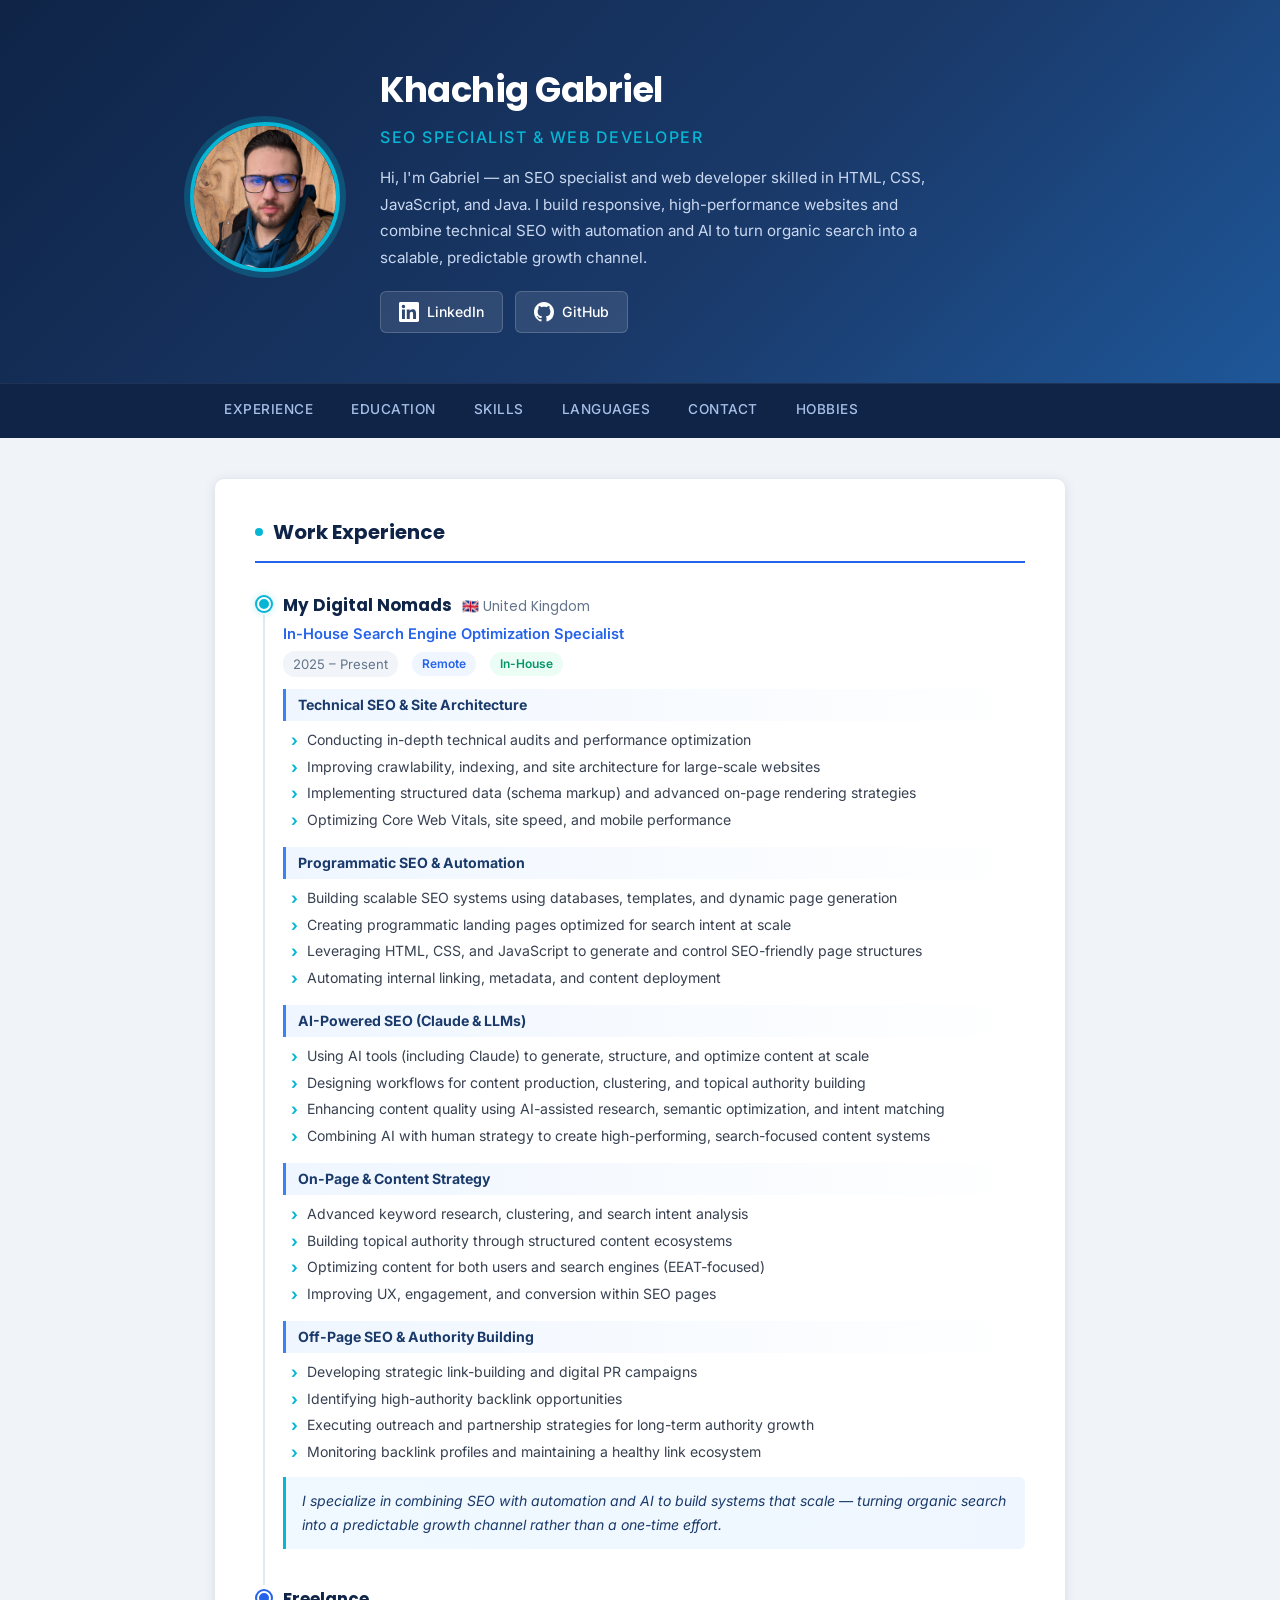
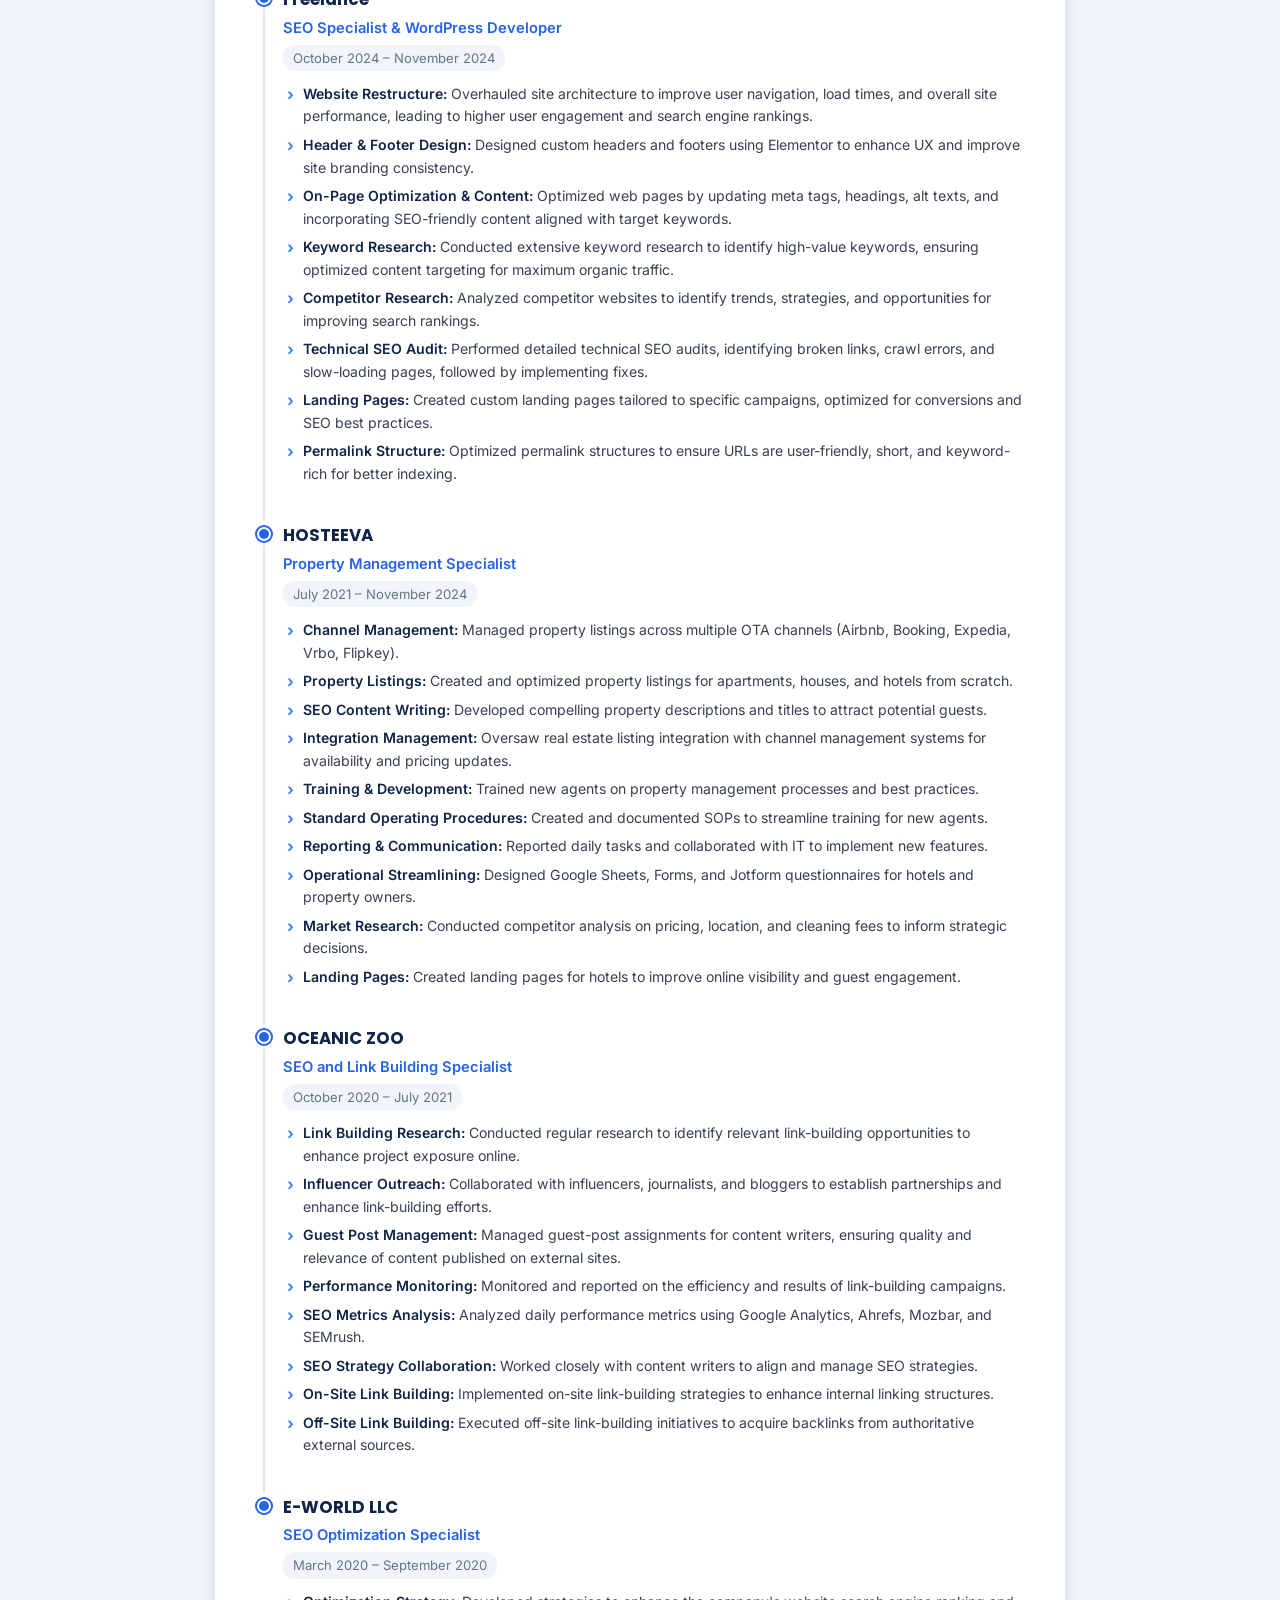
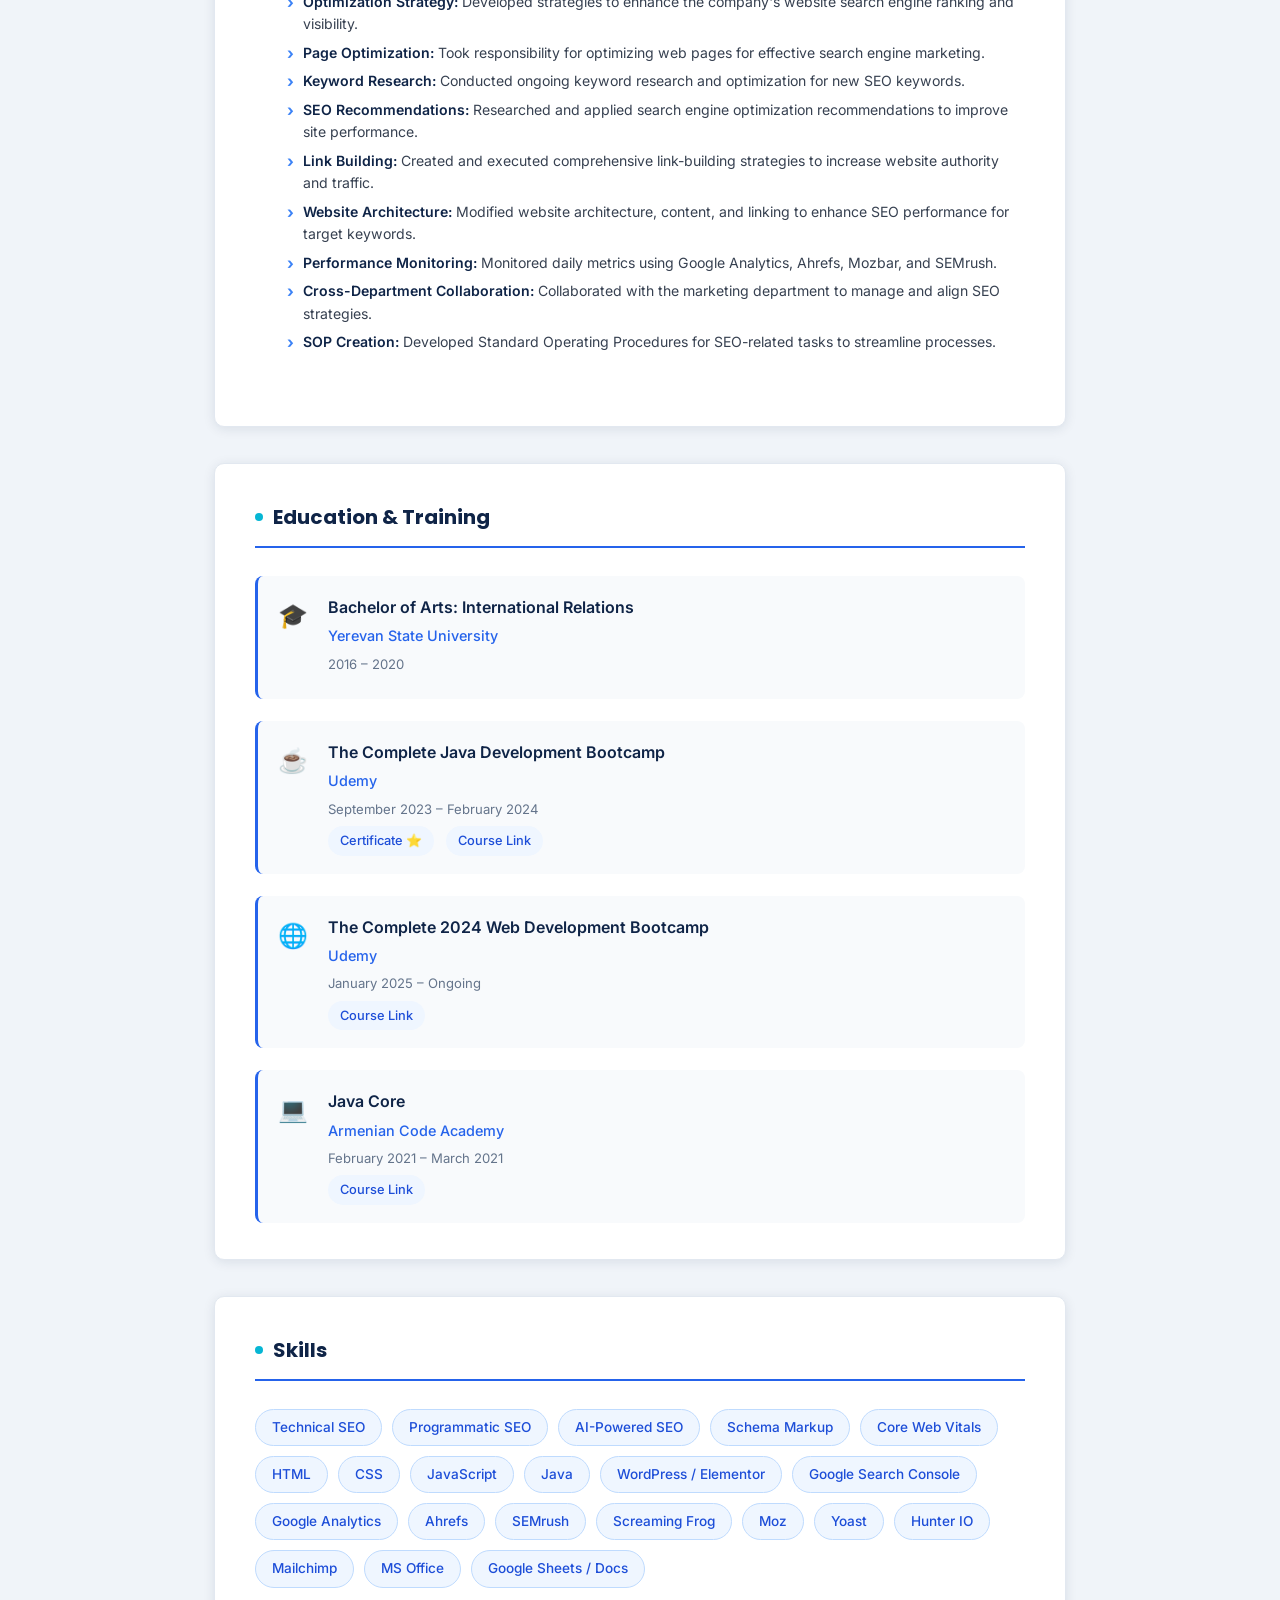
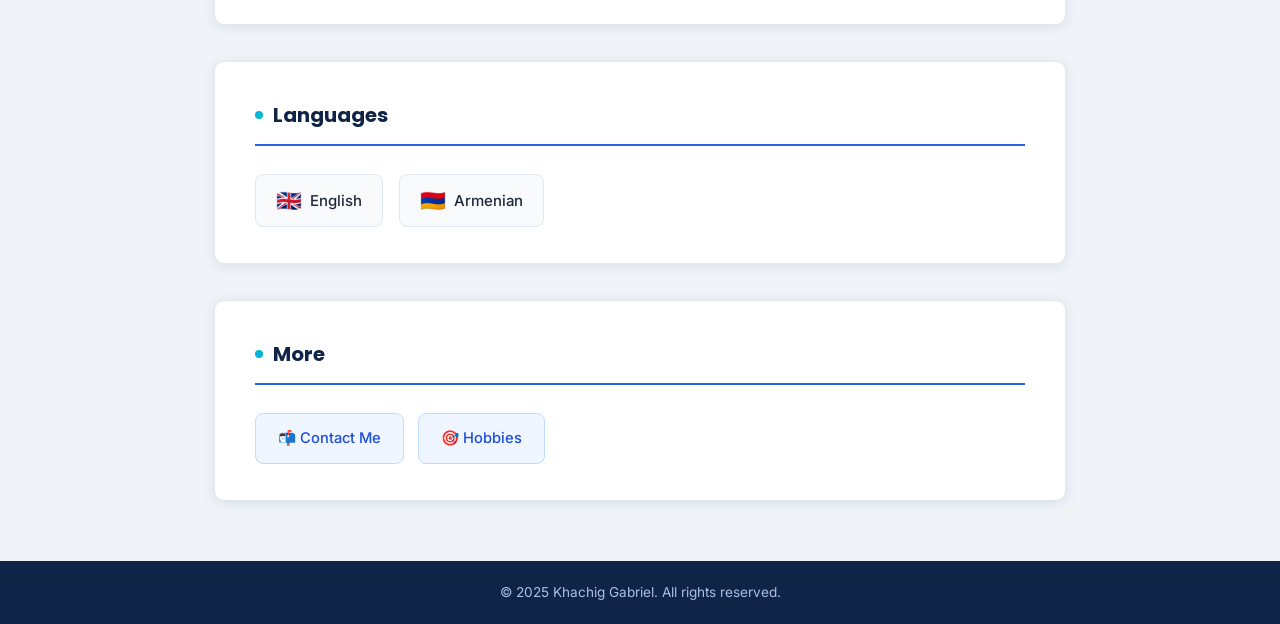
==== index.html @ 31ce31a4 "Add files via upload" ====
<!DOCTYPE html>
<html lang="en">
<head>
  <meta charset="UTF-8">
  <meta name="viewport" content="width=device-width, initial-scale=1.0">
  <title>Khachig Gabriel – SEO Specialist & Web Developer</title>
  <meta name="description" content="Khachig Gabriel — SEO Specialist & Web Developer helping websites grow with technical SEO, fast performance, and AI-driven content systems.">
  <link rel="canonical" href="https://github.com/Khachig-Gabriel/portfolio" />
  <link rel="stylesheet" href="./style.css" />
  <script type="application/ld+json">
  {
    "@context": "https://schema.org",
    "@graph": [
      {
        "@type": "Person",
        "name": "Khachig Gabriel",
        "url": "https://github.com/Khachig-Gabriel/portfolio",
        "jobTitle": "SEO Specialist & Web Developer",
        "sameAs": [
          "https://www.linkedin.com/in/khachgab/",
          "https://khachig-gabriel.github.io/portfolio/"
        ],
        "knowsAbout": [
          "Technical SEO",
          "Programmatic SEO",
          "Web Development",
          "AI Content Systems"
        ]
      },
      {
        "@type": "WebSite",
        "name": "Khachig Gabriel Portfolio",
        "url": "https://github.com/Khachig-Gabriel/portfolio"
      }
    ]
  }
  </script>
</head>
<body>

  <!-- HERO -->
  <header class="hero">
    <div class="hero-inner">
      <img
        class="hero-photo"
        src="./Images/Gabriel-Portfolio-Image.webp"
        alt="Khachig Gabriel – Profile Photo"
      />
      <div class="hero-text">
        <h1>Khachig Gabriel</h1>
        <p class="hero-title">SEO Specialist &amp; Web Developer</p>
        <p class="hero-summary">
          Hi, I'm Gabriel — an SEO specialist and web developer skilled in HTML, CSS, JavaScript, and Java.
          I build responsive, high-performance websites and combine technical SEO with automation and AI
          to turn organic search into a scalable, predictable growth channel.
        </p>
        <div class="hero-social">
          <a href="https://www.linkedin.com/in/khachgab/" class="hero-social-link" target="_blank" rel="noopener" aria-label="LinkedIn">
            <svg xmlns="http://www.w3.org/2000/svg" viewBox="0 0 24 24" fill="currentColor" width="20" height="20">
              <path d="M20.447 20.452h-3.554v-5.569c0-1.328-.027-3.037-1.852-3.037-1.853 0-2.136 1.445-2.136 2.939v5.667H9.351V9h3.414v1.561h.046c.477-.9 1.637-1.85 3.37-1.85 3.601 0 4.267 2.37 4.267 5.455v6.286zM5.337 7.433a2.062 2.062 0 0 1-2.063-2.065 2.064 2.064 0 1 1 2.063 2.065zm1.782 13.019H3.555V9h3.564v11.452zM22.225 0H1.771C.792 0 0 .774 0 1.729v20.542C0 23.227.792 24 1.771 24h20.451C23.2 24 24 23.227 24 22.271V1.729C24 .774 23.2 0 22.222 0h.003z"/>
            </svg>
            LinkedIn
          </a>
          <a href="https://khachig-gabriel.github.io/portfolio/" class="hero-social-link" target="_blank" rel="noopener" aria-label="GitHub">
            <svg xmlns="http://www.w3.org/2000/svg" viewBox="0 0 24 24" fill="currentColor" width="20" height="20">
              <path d="M12 0C5.37 0 0 5.37 0 12c0 5.31 3.435 9.795 8.205 11.385.6.105.825-.255.825-.57 0-.285-.015-1.23-.015-2.235-3.015.555-3.795-.735-4.035-1.41-.135-.345-.72-1.41-1.23-1.695-.42-.225-1.02-.78-.015-.795.945-.015 1.62.87 1.845 1.23 1.08 1.815 2.805 1.305 3.495.99.105-.78.42-1.305.765-1.605-2.67-.3-5.46-1.335-5.46-5.925 0-1.305.465-2.385 1.23-3.225-.12-.3-.54-1.53.12-3.18 0 0 1.005-.315 3.3 1.23.96-.27 1.98-.405 3-.405s2.04.135 3 .405c2.295-1.56 3.3-1.23 3.3-1.23.66 1.65.24 2.88.12 3.18.765.84 1.23 1.905 1.23 3.225 0 4.605-2.805 5.625-5.475 5.925.435.375.81 1.095.81 2.22 0 1.605-.015 2.895-.015 3.3 0 .315.225.69.825.57A12.02 12.02 0 0 0 24 12c0-6.63-5.37-12-12-12z"/>
            </svg>
            GitHub
          </a>
        </div>
      </div>
    </div>
  </header>

  <!-- NAV -->
  <nav class="main-nav">
    <ul>
      <li><a href="#experience">Experience</a></li>
      <li><a href="#education">Education</a></li>
      <li><a href="#skills">Skills</a></li>
      <li><a href="#languages">Languages</a></li>
      <li><a href="./contact.html">Contact</a></li>
      <li><a href="./hobbies.html">Hobbies</a></li>
    </ul>
  </nav>

  <!-- MAIN CONTENT -->
  <main class="container">

    <!-- WORK EXPERIENCE -->
    <section id="experience" class="section-card">
      <h2 class="section-heading">Work Experience</h2>
      <div class="timeline">

        <!-- MY DIGITAL NOMADS -->
        <div class="timeline-item current">
          <div class="job-header">
            <p class="job-company">
              My Digital Nomads
              <span class="company-flag">🇬🇧 United Kingdom</span>
            </p>
            <p class="job-position">In-House Search Engine Optimization Specialist</p>
            <div class="job-meta">
              <span class="job-date">2025 – Present</span>
              <span class="job-badge remote">Remote</span>
              <span class="job-badge">In-House</span>
            </div>
          </div>
          <div class="duty-groups">
            <div class="duty-group">
              <h4>Technical SEO &amp; Site Architecture</h4>
              <ul>
                <li>Conducting in-depth technical audits and performance optimization</li>
                <li>Improving crawlability, indexing, and site architecture for large-scale websites</li>
                <li>Implementing structured data (schema markup) and advanced on-page rendering strategies</li>
                <li>Optimizing Core Web Vitals, site speed, and mobile performance</li>
              </ul>
            </div>
            <div class="duty-group">
              <h4>Programmatic SEO &amp; Automation</h4>
              <ul>
                <li>Building scalable SEO systems using databases, templates, and dynamic page generation</li>
                <li>Creating programmatic landing pages optimized for search intent at scale</li>
                <li>Leveraging HTML, CSS, and JavaScript to generate and control SEO-friendly page structures</li>
                <li>Automating internal linking, metadata, and content deployment</li>
              </ul>
            </div>
            <div class="duty-group">
              <h4>AI-Powered SEO (Claude &amp; LLMs)</h4>
              <ul>
                <li>Using AI tools (including Claude) to generate, structure, and optimize content at scale</li>
                <li>Designing workflows for content production, clustering, and topical authority building</li>
                <li>Enhancing content quality using AI-assisted research, semantic optimization, and intent matching</li>
                <li>Combining AI with human strategy to create high-performing, search-focused content systems</li>
              </ul>
            </div>
            <div class="duty-group">
              <h4>On-Page &amp; Content Strategy</h4>
              <ul>
                <li>Advanced keyword research, clustering, and search intent analysis</li>
                <li>Building topical authority through structured content ecosystems</li>
                <li>Optimizing content for both users and search engines (EEAT-focused)</li>
                <li>Improving UX, engagement, and conversion within SEO pages</li>
              </ul>
            </div>
            <div class="duty-group">
              <h4>Off-Page SEO &amp; Authority Building</h4>
              <ul>
                <li>Developing strategic link-building and digital PR campaigns</li>
                <li>Identifying high-authority backlink opportunities</li>
                <li>Executing outreach and partnership strategies for long-term authority growth</li>
                <li>Monitoring backlink profiles and maintaining a healthy link ecosystem</li>
              </ul>
            </div>
          </div>
          <p class="specialization-note">
            I specialize in combining SEO with automation and AI to build systems that scale — turning organic search into a predictable growth channel rather than a one-time effort.
          </p>
        </div>

        <!-- FREELANCE -->
        <div class="timeline-item">
          <p class="job-company">Freelance</p>
          <p class="job-position">SEO Specialist &amp; WordPress Developer</p>
          <div class="job-meta">
            <span class="job-date">October 2024 – November 2024</span>
          </div>
          <ul class="resp-list">
            <li><b>Website Restructure:</b> Overhauled site architecture to improve user navigation, load times, and overall site performance, leading to higher user engagement and search engine rankings.</li>
            <li><b>Header &amp; Footer Design:</b> Designed custom headers and footers using Elementor to enhance UX and improve site branding consistency.</li>
            <li><b>On-Page Optimization &amp; Content:</b> Optimized web pages by updating meta tags, headings, alt texts, and incorporating SEO-friendly content aligned with target keywords.</li>
            <li><b>Keyword Research:</b> Conducted extensive keyword research to identify high-value keywords, ensuring optimized content targeting for maximum organic traffic.</li>
            <li><b>Competitor Research:</b> Analyzed competitor websites to identify trends, strategies, and opportunities for improving search rankings.</li>
            <li><b>Technical SEO Audit:</b> Performed detailed technical SEO audits, identifying broken links, crawl errors, and slow-loading pages, followed by implementing fixes.</li>
            <li><b>Landing Pages:</b> Created custom landing pages tailored to specific campaigns, optimized for conversions and SEO best practices.</li>
            <li><b>Permalink Structure:</b> Optimized permalink structures to ensure URLs are user-friendly, short, and keyword-rich for better indexing.</li>
          </ul>
        </div>

        <!-- HOSTEEVA -->
        <div class="timeline-item">
          <p class="job-company">HOSTEEVA</p>
          <p class="job-position">Property Management Specialist</p>
          <div class="job-meta">
            <span class="job-date">July 2021 – November 2024</span>
          </div>
          <ul class="resp-list">
            <li><b>Channel Management:</b> Managed property listings across multiple OTA channels (Airbnb, Booking, Expedia, Vrbo, Flipkey).</li>
            <li><b>Property Listings:</b> Created and optimized property listings for apartments, houses, and hotels from scratch.</li>
            <li><b>SEO Content Writing:</b> Developed compelling property descriptions and titles to attract potential guests.</li>
            <li><b>Integration Management:</b> Oversaw real estate listing integration with channel management systems for availability and pricing updates.</li>
            <li><b>Training &amp; Development:</b> Trained new agents on property management processes and best practices.</li>
            <li><b>Standard Operating Procedures:</b> Created and documented SOPs to streamline training for new agents.</li>
            <li><b>Reporting &amp; Communication:</b> Reported daily tasks and collaborated with IT to implement new features.</li>
            <li><b>Operational Streamlining:</b> Designed Google Sheets, Forms, and Jotform questionnaires for hotels and property owners.</li>
            <li><b>Market Research:</b> Conducted competitor analysis on pricing, location, and cleaning fees to inform strategic decisions.</li>
            <li><b>Landing Pages:</b> Created landing pages for hotels to improve online visibility and guest engagement.</li>
          </ul>
        </div>

        <!-- OCEANIC ZOO -->
        <div class="timeline-item">
          <p class="job-company">OCEANIC ZOO</p>
          <p class="job-position">SEO and Link Building Specialist</p>
          <div class="job-meta">
            <span class="job-date">October 2020 – July 2021</span>
          </div>
          <ul class="resp-list">
            <li><b>Link Building Research:</b> Conducted regular research to identify relevant link-building opportunities to enhance project exposure online.</li>
            <li><b>Influencer Outreach:</b> Collaborated with influencers, journalists, and bloggers to establish partnerships and enhance link-building efforts.</li>
            <li><b>Guest Post Management:</b> Managed guest-post assignments for content writers, ensuring quality and relevance of content published on external sites.</li>
            <li><b>Performance Monitoring:</b> Monitored and reported on the efficiency and results of link-building campaigns.</li>
            <li><b>SEO Metrics Analysis:</b> Analyzed daily performance metrics using Google Analytics, Ahrefs, Mozbar, and SEMrush.</li>
            <li><b>SEO Strategy Collaboration:</b> Worked closely with content writers to align and manage SEO strategies.</li>
            <li><b>On-Site Link Building:</b> Implemented on-site link-building strategies to enhance internal linking structures.</li>
            <li><b>Off-Site Link Building:</b> Executed off-site link-building initiatives to acquire backlinks from authoritative external sources.</li>
          </ul>
        </div>

        <!-- E-WORLD LLC -->
        <div class="timeline-item">
          <p class="job-company">E-WORLD LLC</p>
          <p class="job-position">SEO Optimization Specialist</p>
          <div class="job-meta">
            <span class="job-date">March 2020 – September 2020</span>
          </div>
          <ul class="resp-list">
            <li><b>Optimization Strategy:</b> Developed strategies to enhance the company's website search engine ranking and visibility.</li>
            <li><b>Page Optimization:</b> Took responsibility for optimizing web pages for effective search engine marketing.</li>
            <li><b>Keyword Research:</b> Conducted ongoing keyword research and optimization for new SEO keywords.</li>
            <li><b>SEO Recommendations:</b> Researched and applied search engine optimization recommendations to improve site performance.</li>
            <li><b>Link Building:</b> Created and executed comprehensive link-building strategies to increase website authority and traffic.</li>
            <li><b>Website Architecture:</b> Modified website architecture, content, and linking to enhance SEO performance for target keywords.</li>
            <li><b>Performance Monitoring:</b> Monitored daily metrics using Google Analytics, Ahrefs, Mozbar, and SEMrush.</li>
            <li><b>Cross-Department Collaboration:</b> Collaborated with the marketing department to manage and align SEO strategies.</li>
            <li><b>SOP Creation:</b> Developed Standard Operating Procedures for SEO-related tasks to streamline processes.</li>
          </ul>
        </div>

      </div>
    </section>

    <!-- EDUCATION -->
    <section id="education" class="section-card">
      <h2 class="section-heading">Education &amp; Training</h2>
      <div class="edu-list">

        <div class="edu-item">
          <div class="edu-icon">🎓</div>
          <div class="edu-body">
            <h3>Bachelor of Arts: International Relations</h3>
            <p class="edu-institution">Yerevan State University</p>
            <p class="edu-date">2016 – 2020</p>
          </div>
        </div>

        <div class="edu-item">
          <div class="edu-icon">☕</div>
          <div class="edu-body">
            <h3>The Complete Java Development Bootcamp</h3>
            <p class="edu-institution">Udemy</p>
            <p class="edu-date">September 2023 – February 2024</p>
            <div class="edu-links">
              <a href="https://www.udemy.com/certificate/UC-0de2f200-651e-47f1-ab48-1c3f91e36d14/" class="btn-link" target="_blank" rel="noopener">Certificate ⭐</a>
              <a href="https://www.udemy.com/course/the-complete-java-development-bootcamp/" class="btn-link" target="_blank" rel="noopener">Course Link</a>
            </div>
          </div>
        </div>

        <div class="edu-item">
          <div class="edu-icon">🌐</div>
          <div class="edu-body">
            <h3>The Complete 2024 Web Development Bootcamp</h3>
            <p class="edu-institution">Udemy</p>
            <p class="edu-date">January 2025 – Ongoing</p>
            <div class="edu-links">
              <a href="https://www.udemy.com/course/the-complete-web-development-bootcamp/" class="btn-link" target="_blank" rel="noopener">Course Link</a>
            </div>
          </div>
        </div>

        <div class="edu-item">
          <div class="edu-icon">💻</div>
          <div class="edu-body">
            <h3>Java Core</h3>
            <p class="edu-institution">Armenian Code Academy</p>
            <p class="edu-date">February 2021 – March 2021</p>
            <div class="edu-links">
              <a href="https://aca.am/courses/java-intro" class="btn-link" target="_blank" rel="noopener">Course Link</a>
            </div>
          </div>
        </div>

      </div>
    </section>

    <!-- SKILLS -->
    <section id="skills" class="section-card">
      <h2 class="section-heading">Skills</h2>
      <div class="skills-grid">
        <span class="skill-tag">Technical SEO</span>
        <span class="skill-tag">Programmatic SEO</span>
        <span class="skill-tag">AI-Powered SEO</span>
        <span class="skill-tag">Schema Markup</span>
        <span class="skill-tag">Core Web Vitals</span>
        <span class="skill-tag">HTML</span>
        <span class="skill-tag">CSS</span>
        <span class="skill-tag">JavaScript</span>
        <span class="skill-tag">Java</span>
        <span class="skill-tag">WordPress / Elementor</span>
        <span class="skill-tag">Google Search Console</span>
        <span class="skill-tag">Google Analytics</span>
        <span class="skill-tag">Ahrefs</span>
        <span class="skill-tag">SEMrush</span>
        <span class="skill-tag">Screaming Frog</span>
        <span class="skill-tag">Moz</span>
        <span class="skill-tag">Yoast</span>
        <span class="skill-tag">Hunter IO</span>
        <span class="skill-tag">Mailchimp</span>
        <span class="skill-tag">MS Office</span>
        <span class="skill-tag">Google Sheets / Docs</span>
      </div>
    </section>

    <!-- LANGUAGES -->
    <section id="languages" class="section-card">
      <h2 class="section-heading">Languages</h2>
      <div class="lang-list">
        <div class="lang-item">
          <span class="lang-flag">🇬🇧</span>
          <span>English</span>
        </div>
        <div class="lang-item">
          <span class="lang-flag">🇦🇲</span>
          <span>Armenian</span>
        </div>
      </div>
    </section>

    <!-- OTHER -->
    <section class="section-card">
      <h2 class="section-heading">More</h2>
      <div class="other-links">
        <a href="./contact.html" class="other-link-card">📬 Contact Me</a>
        <a href="./hobbies.html" class="other-link-card">🎯 Hobbies</a>
      </div>
    </section>

  </main>

  <footer class="site-footer">
    <p>&copy; 2025 Khachig Gabriel. All rights reserved.</p>
  </footer>

</body>
</html>
---- style.css ----
/* ===== FONTS ===== */
@import url('https://fonts.googleapis.com/css2?family=Inter:wght@300;400;500;600;700&family=Poppins:wght@600;700&display=swap');

/* ===== RESET & BASE ===== */
*, *::before, *::after {
  box-sizing: border-box;
  margin: 0;
  padding: 0;
}

:root {
  --navy:         #0f2447;
  --navy-mid:     #1a3a6b;
  --accent:       #2563eb;
  --accent-light: #3b82f6;
  --highlight:    #06b6d4;
  --bg:           #f0f4f9;
  --card:         #ffffff;
  --text:         #1e293b;
  --muted:        #64748b;
  --border:       #e2e8f0;
  --tag-bg:       #eff6ff;
  --tag-text:     #1d4ed8;
  --radius:       10px;
  --shadow:       0 2px 12px rgba(15,36,71,0.10);
  --shadow-lg:    0 6px 30px rgba(15,36,71,0.14);
}

html { scroll-behavior: smooth; }

body {
  font-family: 'Inter', sans-serif;
  font-size: 15px;
  line-height: 1.7;
  color: var(--text);
  background: var(--bg);
}

a { color: var(--accent); text-decoration: none; transition: color 0.2s; }
a:hover { color: var(--highlight); text-decoration: underline; }
ul { list-style: none; }

/* ===== HERO HEADER ===== */
.hero {
  background: linear-gradient(135deg, var(--navy) 0%, var(--navy-mid) 60%, #1e5799 100%);
  color: #fff;
  padding: 60px 24px 50px;
}

.hero-inner {
  max-width: 900px;
  margin: 0 auto;
  display: flex;
  align-items: center;
  gap: 40px;
}

.hero-photo {
  width: 150px;
  height: 150px;
  border-radius: 50%;
  object-fit: cover;
  border: 4px solid var(--highlight);
  box-shadow: 0 0 0 6px rgba(6,182,212,0.25);
  flex-shrink: 0;
}

.hero-text h1 {
  font-family: 'Poppins', sans-serif;
  font-size: 2.2rem;
  font-weight: 700;
  letter-spacing: -0.5px;
  margin-bottom: 4px;
}

.hero-title {
  font-size: 1rem;
  font-weight: 500;
  color: var(--highlight);
  letter-spacing: 1.5px;
  text-transform: uppercase;
  margin-bottom: 14px;
}

.hero-summary {
  font-size: 0.95rem;
  color: #c9d8f0;
  max-width: 560px;
  line-height: 1.75;
}

/* ===== HERO SOCIAL LINKS ===== */
.hero-social {
  display: flex;
  gap: 12px;
  margin-top: 20px;
  flex-wrap: wrap;
}

.hero-social-link {
  display: inline-flex;
  align-items: center;
  gap: 8px;
  padding: 8px 18px;
  background: rgba(255,255,255,0.1);
  color: #fff;
  border-radius: 6px;
  font-size: 0.88rem;
  font-weight: 500;
  border: 1px solid rgba(255,255,255,0.18);
  transition: background 0.2s, border-color 0.2s, transform 0.15s;
}

.hero-social-link:hover {
  background: rgba(255,255,255,0.2);
  border-color: var(--highlight);
  color: #fff;
  text-decoration: none;
  transform: translateY(-2px);
}

/* ===== NAV ===== */
.main-nav {
  background: var(--navy);
  border-top: 1px solid rgba(255,255,255,0.07);
  position: sticky;
  top: 0;
  z-index: 100;
}

.main-nav ul {
  max-width: 900px;
  margin: 0 auto;
  display: flex;
  gap: 2px;
  padding: 0 16px;
}

.main-nav a {
  display: block;
  padding: 14px 18px;
  color: #a8c0e8;
  font-size: 0.85rem;
  font-weight: 500;
  letter-spacing: 0.5px;
  text-transform: uppercase;
  border-bottom: 3px solid transparent;
  transition: color 0.2s, border-color 0.2s;
}
.main-nav a:hover {
  color: #fff;
  border-bottom-color: var(--highlight);
  text-decoration: none;
}

/* ===== LAYOUT ===== */
.container {
  max-width: 900px;
  margin: 0 auto;
  padding: 40px 24px 60px;
  display: flex;
  flex-direction: column;
  gap: 36px;
}

/* ===== SECTION CARDS ===== */
.section-card {
  background: var(--card);
  border-radius: var(--radius);
  box-shadow: var(--shadow);
  padding: 36px 40px;
  border: 1px solid var(--border);
}

.section-heading {
  font-family: 'Poppins', sans-serif;
  font-size: 1.25rem;
  font-weight: 700;
  color: var(--navy);
  margin-bottom: 28px;
  padding-bottom: 12px;
  border-bottom: 2px solid var(--accent);
  display: flex;
  align-items: center;
  gap: 10px;
}

.section-heading::before {
  content: '';
  display: inline-block;
  width: 8px;
  height: 8px;
  background: var(--highlight);
  border-radius: 50%;
  flex-shrink: 0;
}

/* ===== EDUCATION ===== */
.edu-list {
  display: flex;
  flex-direction: column;
  gap: 22px;
}

.edu-item {
  display: flex;
  gap: 20px;
  padding: 18px 20px;
  background: #f8fafc;
  border-radius: 8px;
  border-left: 3px solid var(--accent);
}

.edu-icon { font-size: 1.5rem; flex-shrink: 0; margin-top: 2px; }

.edu-body h3 {
  font-size: 1rem;
  font-weight: 600;
  color: var(--navy);
  margin-bottom: 3px;
}

.edu-institution {
  color: var(--accent);
  font-weight: 500;
  font-size: 0.9rem;
  margin-bottom: 4px;
}

.edu-date { color: var(--muted); font-size: 0.82rem; margin-bottom: 6px; }

.edu-links { display: flex; gap: 12px; flex-wrap: wrap; margin-top: 6px; }

.btn-link {
  display: inline-block;
  padding: 4px 12px;
  background: var(--tag-bg);
  color: var(--tag-text);
  border-radius: 20px;
  font-size: 0.8rem;
  font-weight: 500;
  transition: background 0.2s, color 0.2s;
}
.btn-link:hover { background: var(--accent); color: #fff; text-decoration: none; }

/* ===== WORK EXPERIENCE TIMELINE ===== */
.timeline { display: flex; flex-direction: column; gap: 0; }

.timeline-item {
  position: relative;
  padding-left: 28px;
  padding-bottom: 36px;
}

.timeline-item::before {
  content: '';
  position: absolute;
  left: 8px; top: 24px; bottom: 0;
  width: 2px;
  background: var(--border);
}

.timeline-item:last-child::before { display: none; }

.timeline-item::after {
  content: '';
  position: absolute;
  left: 2px; top: 6px;
  width: 14px; height: 14px;
  border-radius: 50%;
  background: var(--accent);
  border: 2px solid var(--card);
  box-shadow: 0 0 0 2px var(--accent);
}

.timeline-item.current::after {
  background: var(--highlight);
  box-shadow: 0 0 0 2px var(--highlight), 0 0 8px rgba(6,182,212,0.5);
}

.job-company {
  font-family: 'Poppins', sans-serif;
  font-size: 1.05rem;
  font-weight: 700;
  color: var(--navy);
  margin-bottom: 2px;
}

.company-flag { font-size: 0.85rem; font-weight: 400; color: var(--muted); margin-left: 6px; }

.job-position { font-size: 0.92rem; font-weight: 600; color: var(--accent); margin-bottom: 4px; }

.job-meta { display: flex; align-items: center; gap: 14px; flex-wrap: wrap; margin-bottom: 12px; }

.job-date {
  font-size: 0.82rem;
  color: var(--muted);
  background: #f1f5f9;
  padding: 2px 10px;
  border-radius: 12px;
  display: inline-block;
}

.job-badge {
  font-size: 0.75rem;
  font-weight: 600;
  padding: 2px 10px;
  border-radius: 12px;
  background: #ecfdf5;
  color: #059669;
}

.job-badge.remote { background: #eff6ff; color: #2563eb; }

/* Duty groups */
.duty-groups { display: flex; flex-direction: column; gap: 16px; margin-top: 12px; }

.duty-group h4 {
  font-size: 0.88rem;
  font-weight: 700;
  color: var(--navy-mid);
  margin-bottom: 8px;
  padding: 4px 12px;
  background: linear-gradient(90deg, #eff6ff, transparent);
  border-left: 3px solid var(--accent-light);
  border-radius: 0 4px 4px 0;
}

.duty-group ul { padding-left: 8px; display: flex; flex-direction: column; gap: 4px; }

.duty-group ul li {
  position: relative;
  padding-left: 16px;
  font-size: 0.88rem;
  color: #374151;
  line-height: 1.6;
}

.duty-group ul li::before {
  content: '›';
  position: absolute;
  left: 0;
  color: var(--highlight);
  font-weight: 700;
  font-size: 1rem;
  line-height: 1.4;
}

/* Standard responsibilities */
.resp-list { padding-left: 4px; margin-top: 10px; display: flex; flex-direction: column; gap: 6px; }

.resp-list li {
  position: relative;
  padding-left: 16px;
  font-size: 0.88rem;
  color: #374151;
  line-height: 1.6;
}

.resp-list li::before {
  content: '›';
  position: absolute;
  left: 0;
  color: var(--accent-light);
  font-weight: 700;
  font-size: 1rem;
  line-height: 1.4;
}

.resp-list b { color: var(--navy); font-weight: 600; }

.specialization-note {
  margin-top: 14px;
  padding: 12px 16px;
  background: linear-gradient(90deg, #f0f9ff, #eff6ff);
  border-left: 3px solid var(--highlight);
  border-radius: 0 6px 6px 0;
  font-size: 0.88rem;
  color: var(--navy-mid);
  font-style: italic;
}

/* ===== SKILLS ===== */
.skills-grid { display: flex; flex-wrap: wrap; gap: 10px; }

.skill-tag {
  padding: 6px 16px;
  background: var(--tag-bg);
  color: var(--tag-text);
  border-radius: 20px;
  font-size: 0.85rem;
  font-weight: 500;
  border: 1px solid #bfdbfe;
  transition: transform 0.15s, background 0.15s, color 0.15s;
}

.skill-tag:hover { background: var(--accent); color: #fff; border-color: var(--accent); transform: translateY(-2px); }

/* ===== LANGUAGES ===== */
.lang-list { display: flex; gap: 16px; flex-wrap: wrap; }

.lang-item {
  display: flex;
  align-items: center;
  gap: 8px;
  padding: 8px 20px;
  background: #f8fafc;
  border-radius: 8px;
  border: 1px solid var(--border);
  font-weight: 500;
}

.lang-flag { font-size: 1.3rem; }

/* ===== OTHER LINKS ===== */
.other-links { display: flex; gap: 14px; flex-wrap: wrap; }

.other-link-card {
  display: flex;
  align-items: center;
  gap: 8px;
  padding: 12px 22px;
  background: var(--tag-bg);
  color: var(--tag-text);
  border-radius: 8px;
  border: 1px solid #bfdbfe;
  font-weight: 500;
  font-size: 0.92rem;
  transition: background 0.2s, color 0.2s, transform 0.15s;
}
.other-link-card:hover { background: var(--accent); color: #fff; text-decoration: none; transform: translateY(-2px); }

/* ===== FOOTER ===== */
.site-footer {
  background: var(--navy);
  color: #a8c0e8;
  text-align: center;
  padding: 20px 24px;
  font-size: 0.85rem;
}

/* ===== CONTACT & HOBBIES PAGES ===== */
.page-header {
  background: linear-gradient(135deg, var(--navy) 0%, var(--navy-mid) 100%);
  color: #fff;
  padding: 40px 24px 32px;
}

.page-header h1 {
  font-family: 'Poppins', sans-serif;
  font-size: 1.8rem;
  font-weight: 700;
  max-width: 900px;
  margin: 0 auto;
}

.page-back { max-width: 900px; margin: 0 auto 8px; font-size: 0.85rem; }
.page-back a { color: var(--highlight); }

.contact-card, .hobbies-card {
  background: var(--card);
  border-radius: var(--radius);
  box-shadow: var(--shadow);
  padding: 36px 40px;
  border: 1px solid var(--border);
  max-width: 900px;
  margin: 40px auto;
}

.contact-item {
  display: flex;
  align-items: center;
  gap: 14px;
  padding: 14px 0;
  border-bottom: 1px solid var(--border);
  font-size: 0.95rem;
}
.contact-item:last-child { border-bottom: none; }

.contact-label { font-weight: 600; color: var(--navy); min-width: 120px; }

.hobbies-list {
  display: flex;
  flex-direction: column;
  gap: 12px;
  counter-reset: hobbycount;
}

.hobbies-list li {
  counter-increment: hobbycount;
  display: flex;
  align-items: center;
  gap: 14px;
  padding: 12px 16px;
  background: #f8fafc;
  border-radius: 8px;
  border: 1px solid var(--border);
  font-weight: 500;
}

.hobbies-list li::before {
  content: counter(hobbycount, decimal-leading-zero);
  display: flex;
  align-items: center;
  justify-content: center;
  width: 30px;
  height: 30px;
  background: var(--accent);
  color: #fff;
  border-radius: 50%;
  font-size: 0.78rem;
  font-weight: 700;
  flex-shrink: 0;
}

/* ===== RESPONSIVE ===== */
@media (max-width: 640px) {
  .hero-inner { flex-direction: column; text-align: center; gap: 24px; }
  .hero-summary { max-width: 100%; }
  .hero-text h1 { font-size: 1.6rem; }
  .main-nav ul { flex-wrap: wrap; justify-content: center; }
  .main-nav a { padding: 10px 12px; font-size: 0.78rem; }
  .section-card { padding: 24px 20px; }
  .edu-item { flex-direction: column; gap: 10px; }
  .contact-card, .hobbies-card { margin: 20px 16px; padding: 24px 20px; }
}
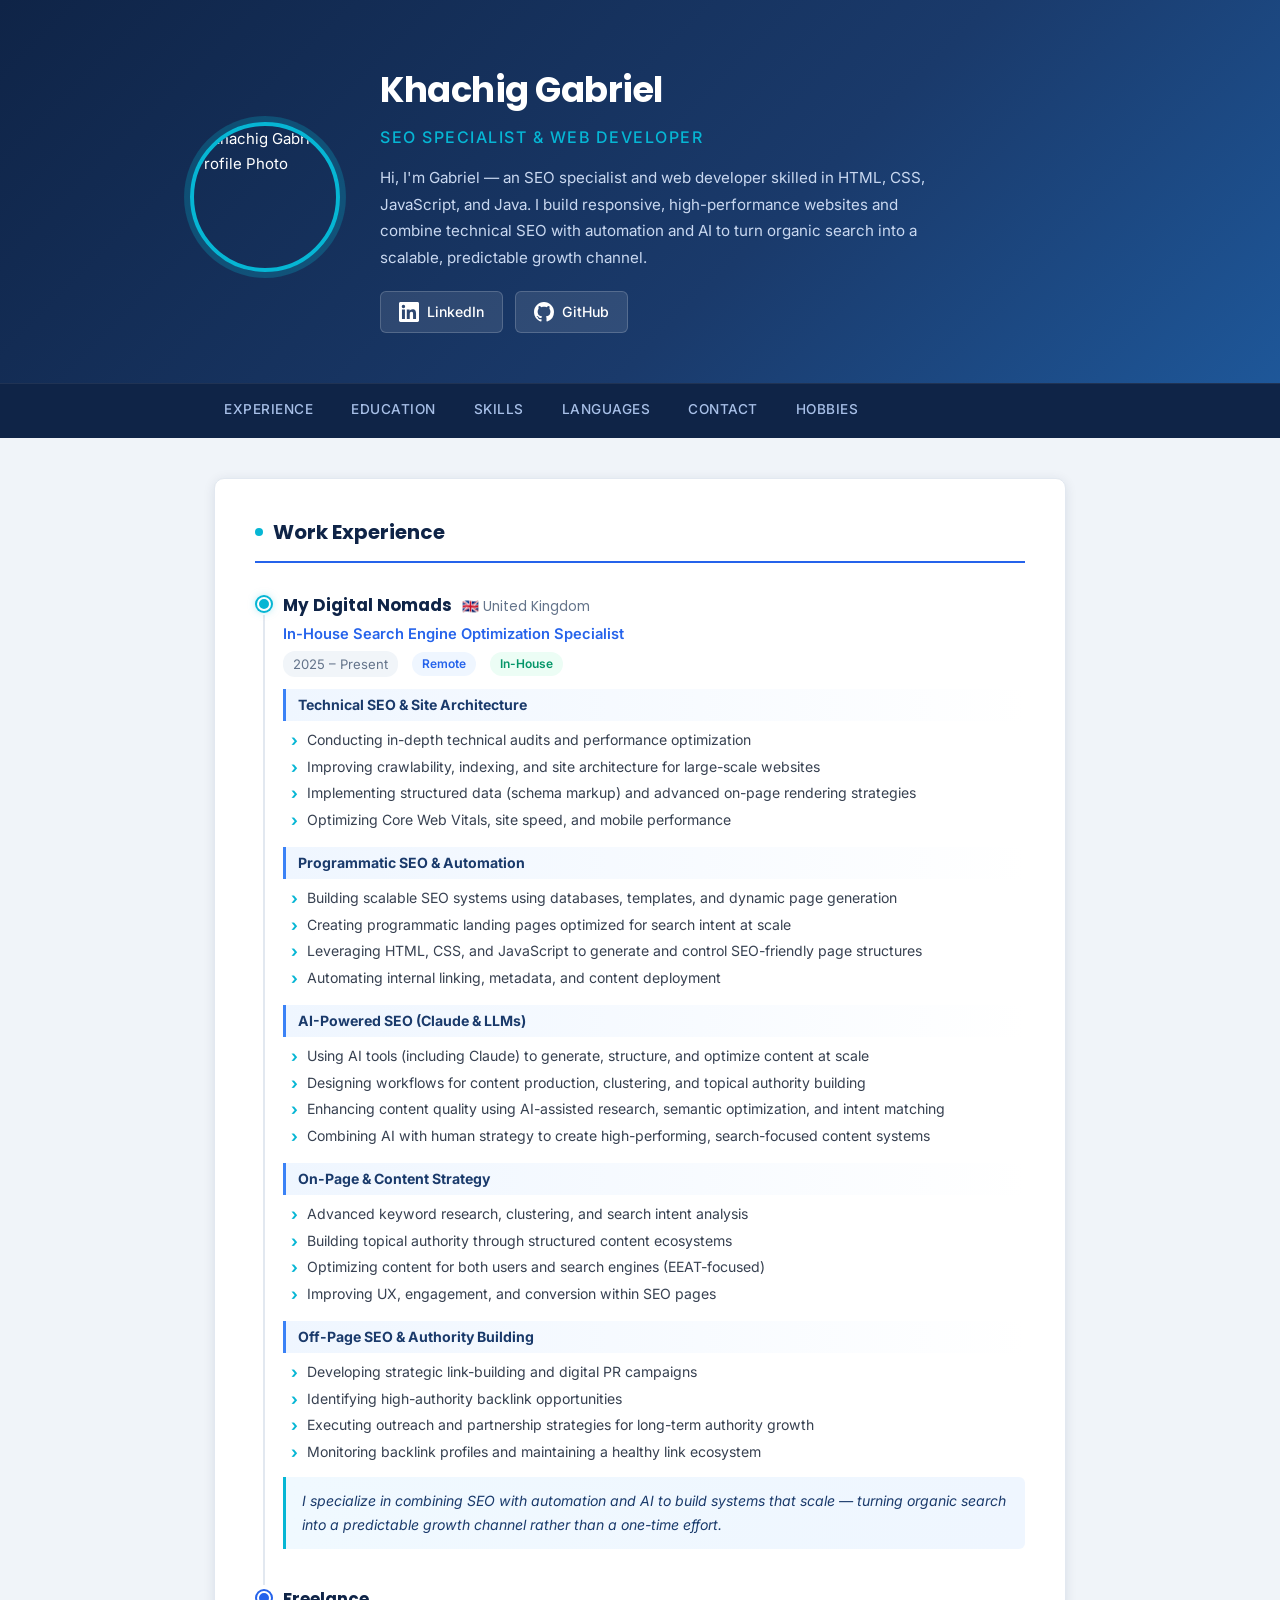
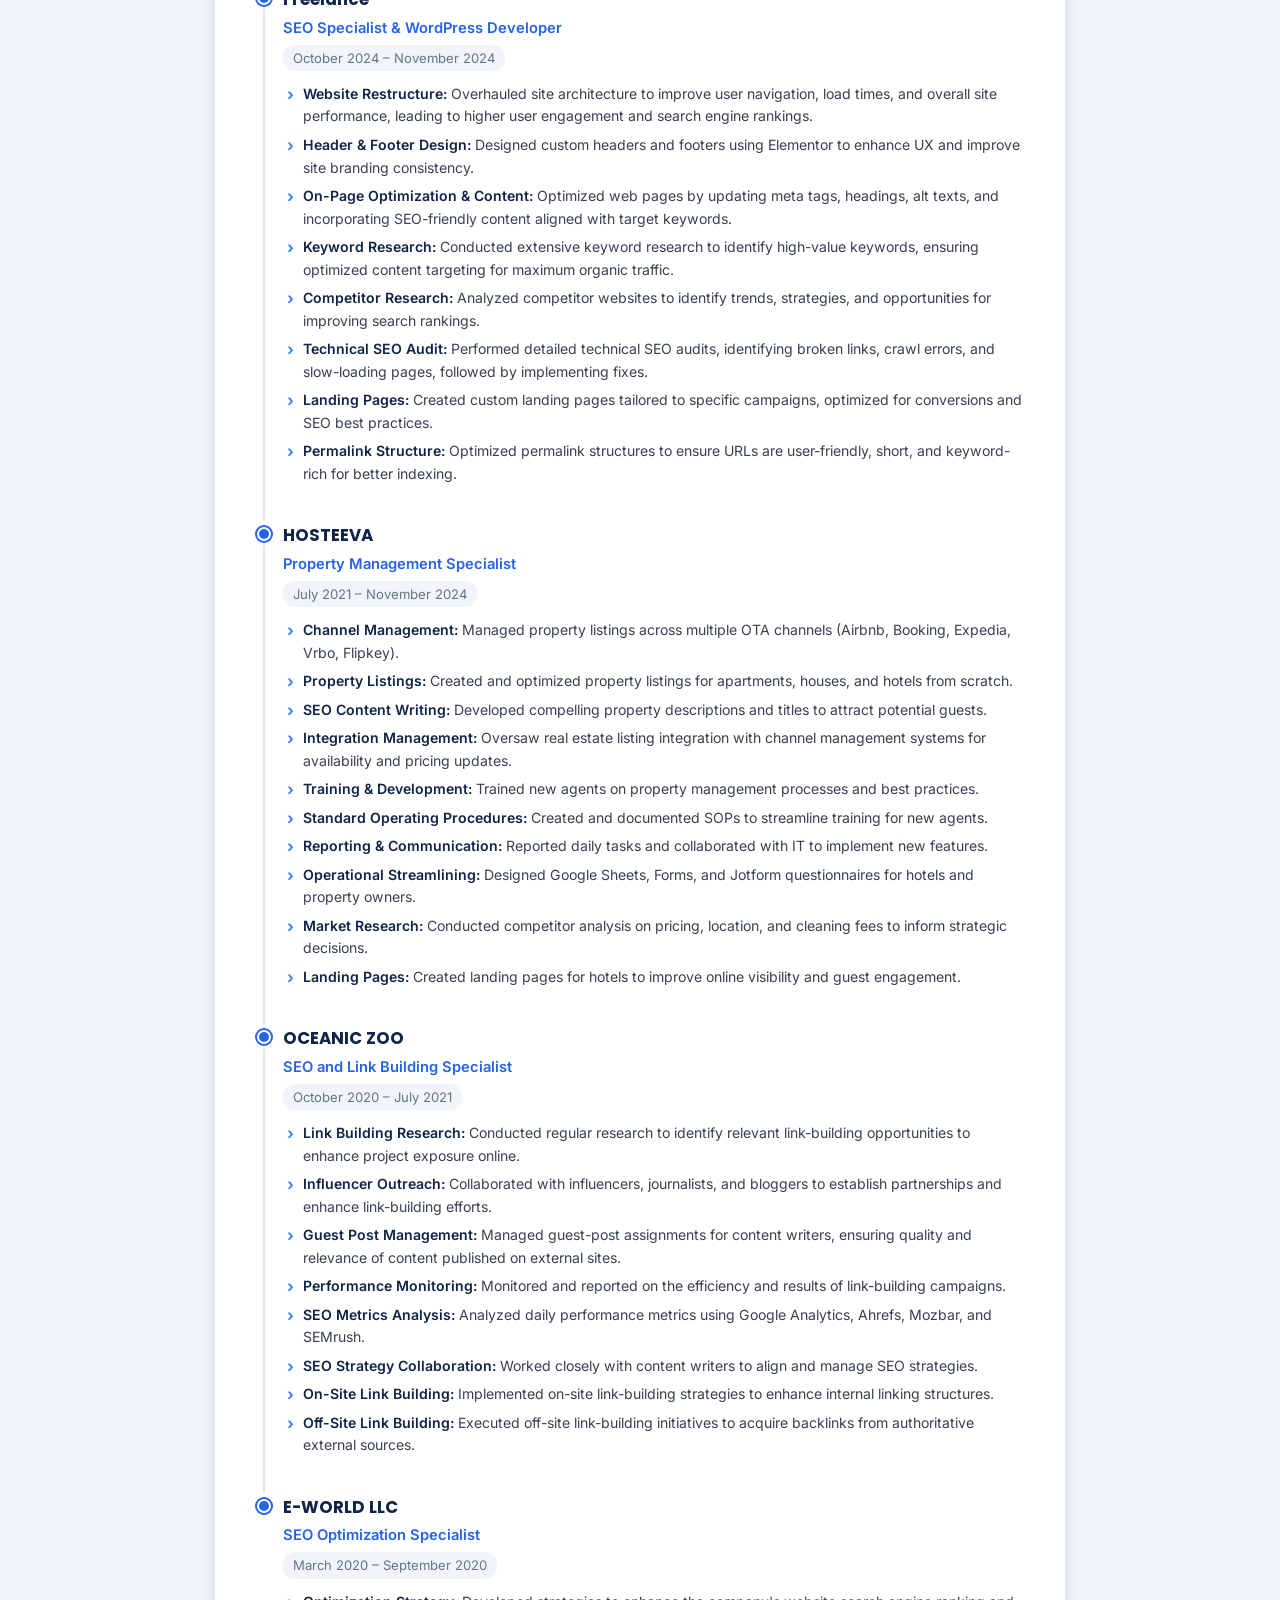
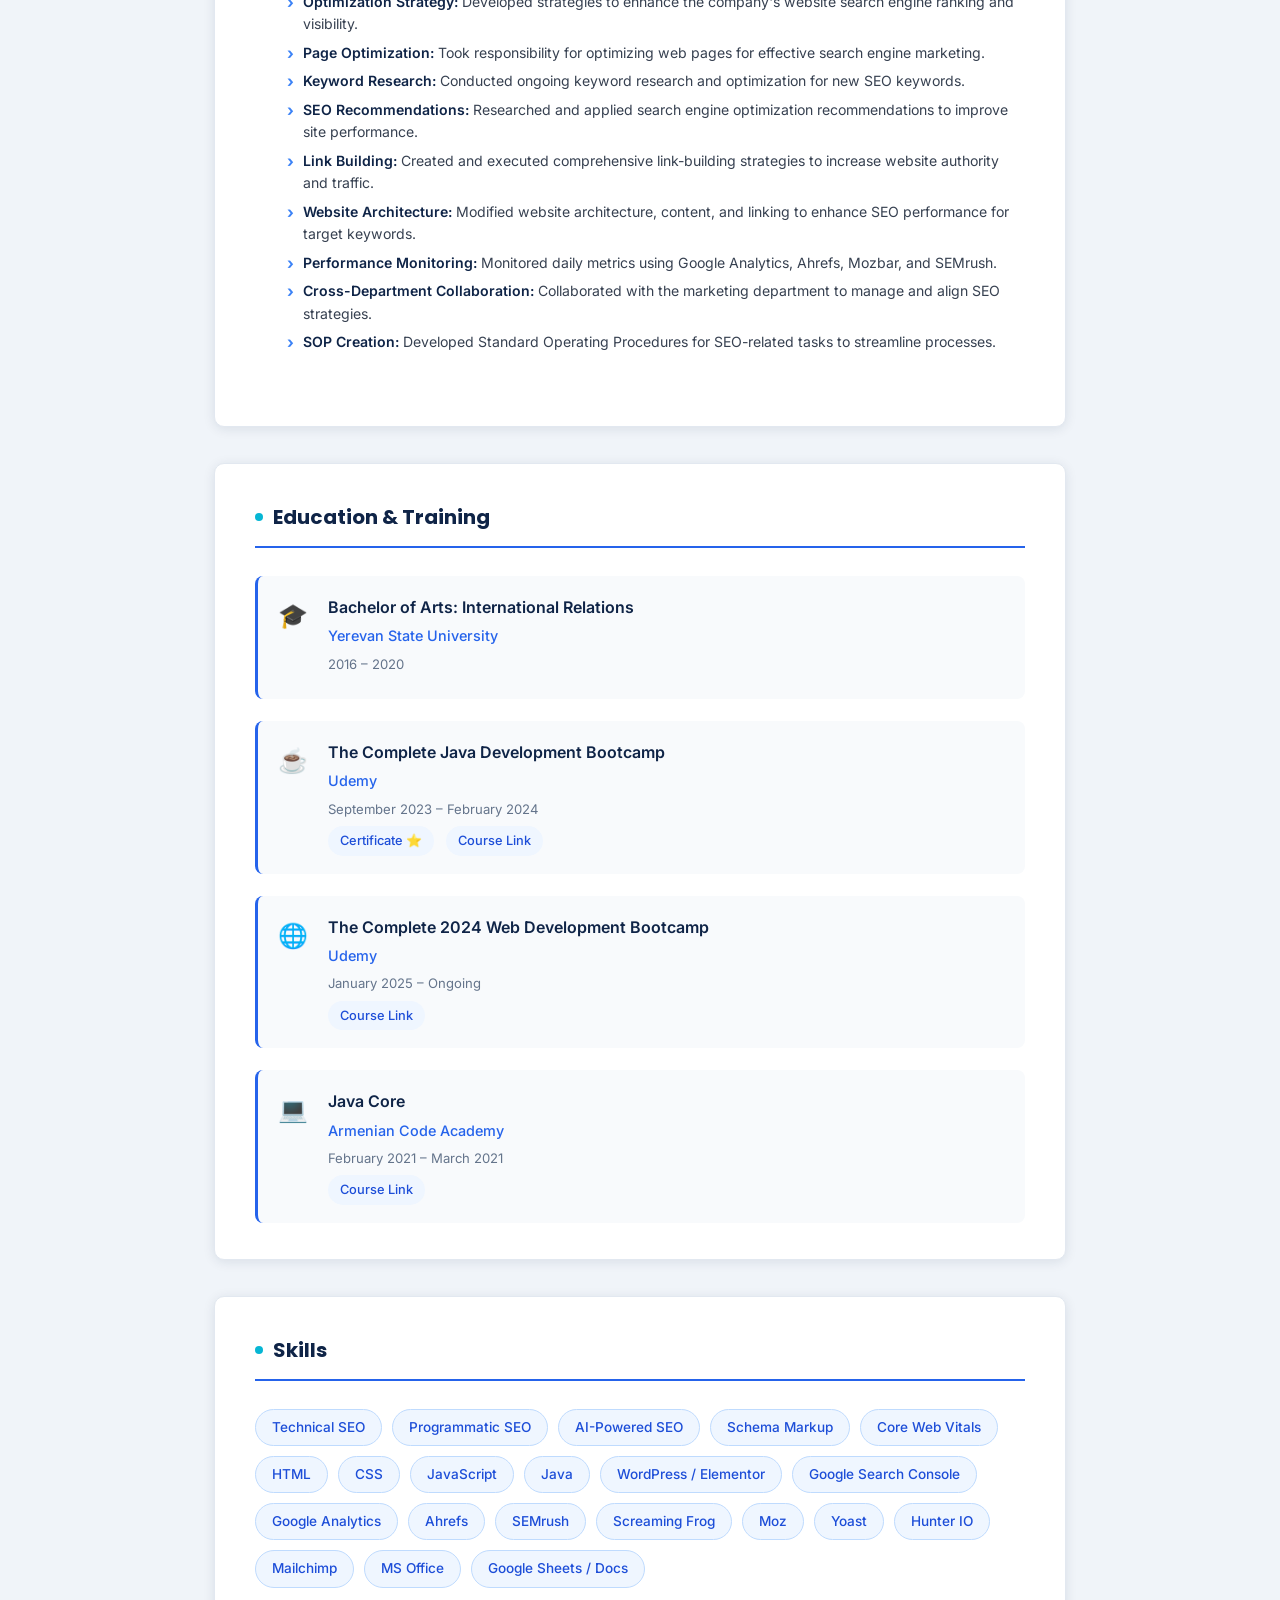
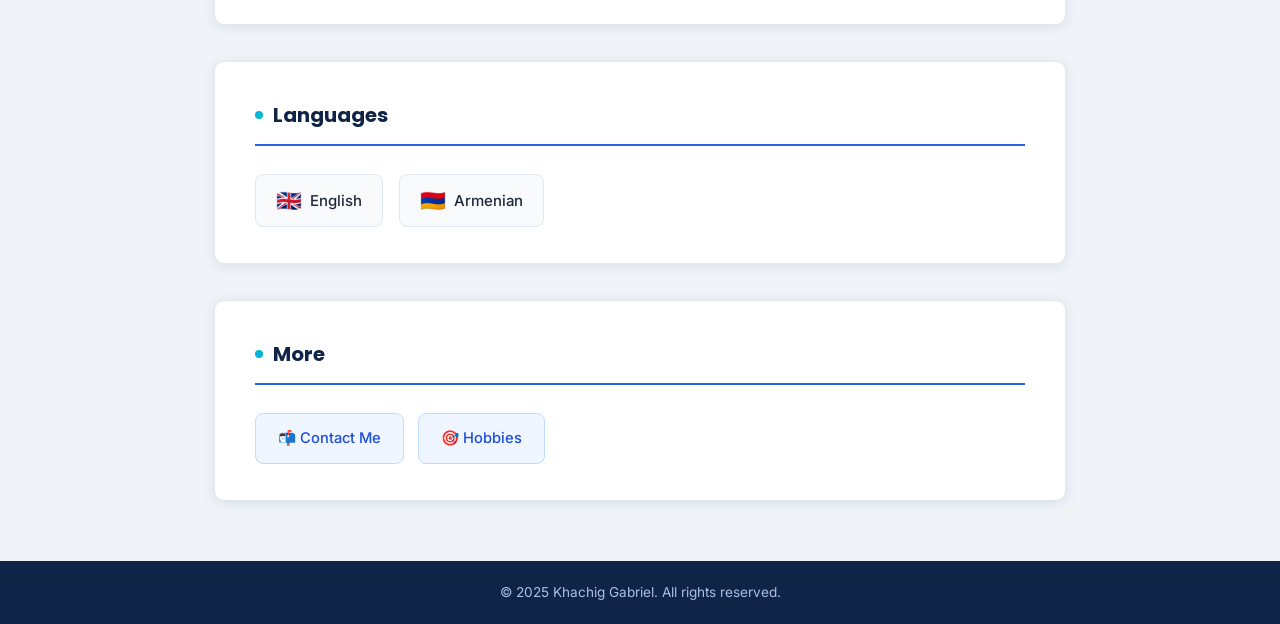
==== commit e97f8978: "Add files via upload" ====
--- a/index.html
+++ b/index.html
@@ -5,7 +5,7 @@
   <meta name="viewport" content="width=device-width, initial-scale=1.0">
   <title>Khachig Gabriel – SEO Specialist & Web Developer</title>
   <meta name="description" content="Khachig Gabriel — SEO Specialist & Web Developer helping websites grow with technical SEO, fast performance, and AI-driven content systems.">
-  <link rel="canonical" href="https://github.com/Khachig-Gabriel/portfolio" />
+  <link rel="canonical" href="https://khachig-gabriel.github.io/portfolio/index.html" />
   <link rel="stylesheet" href="./style.css" />
   <script type="application/ld+json">
   {
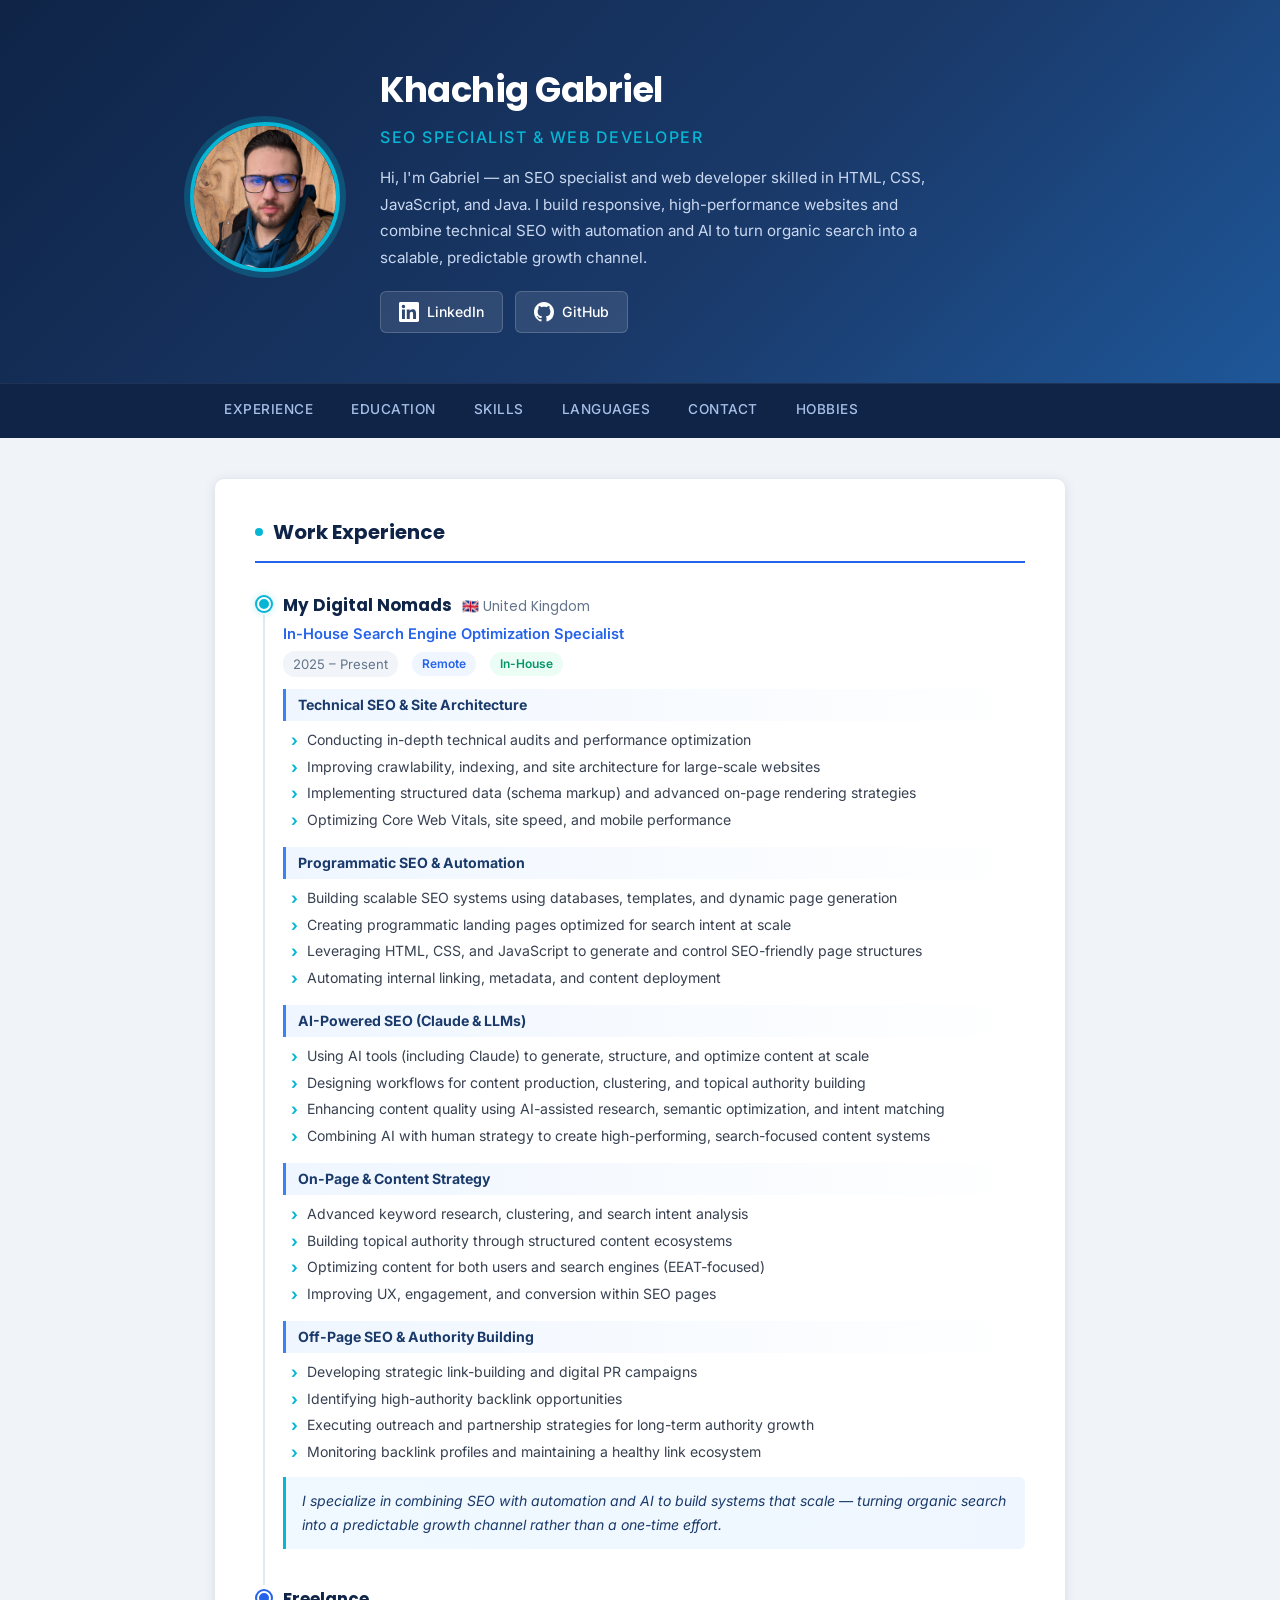
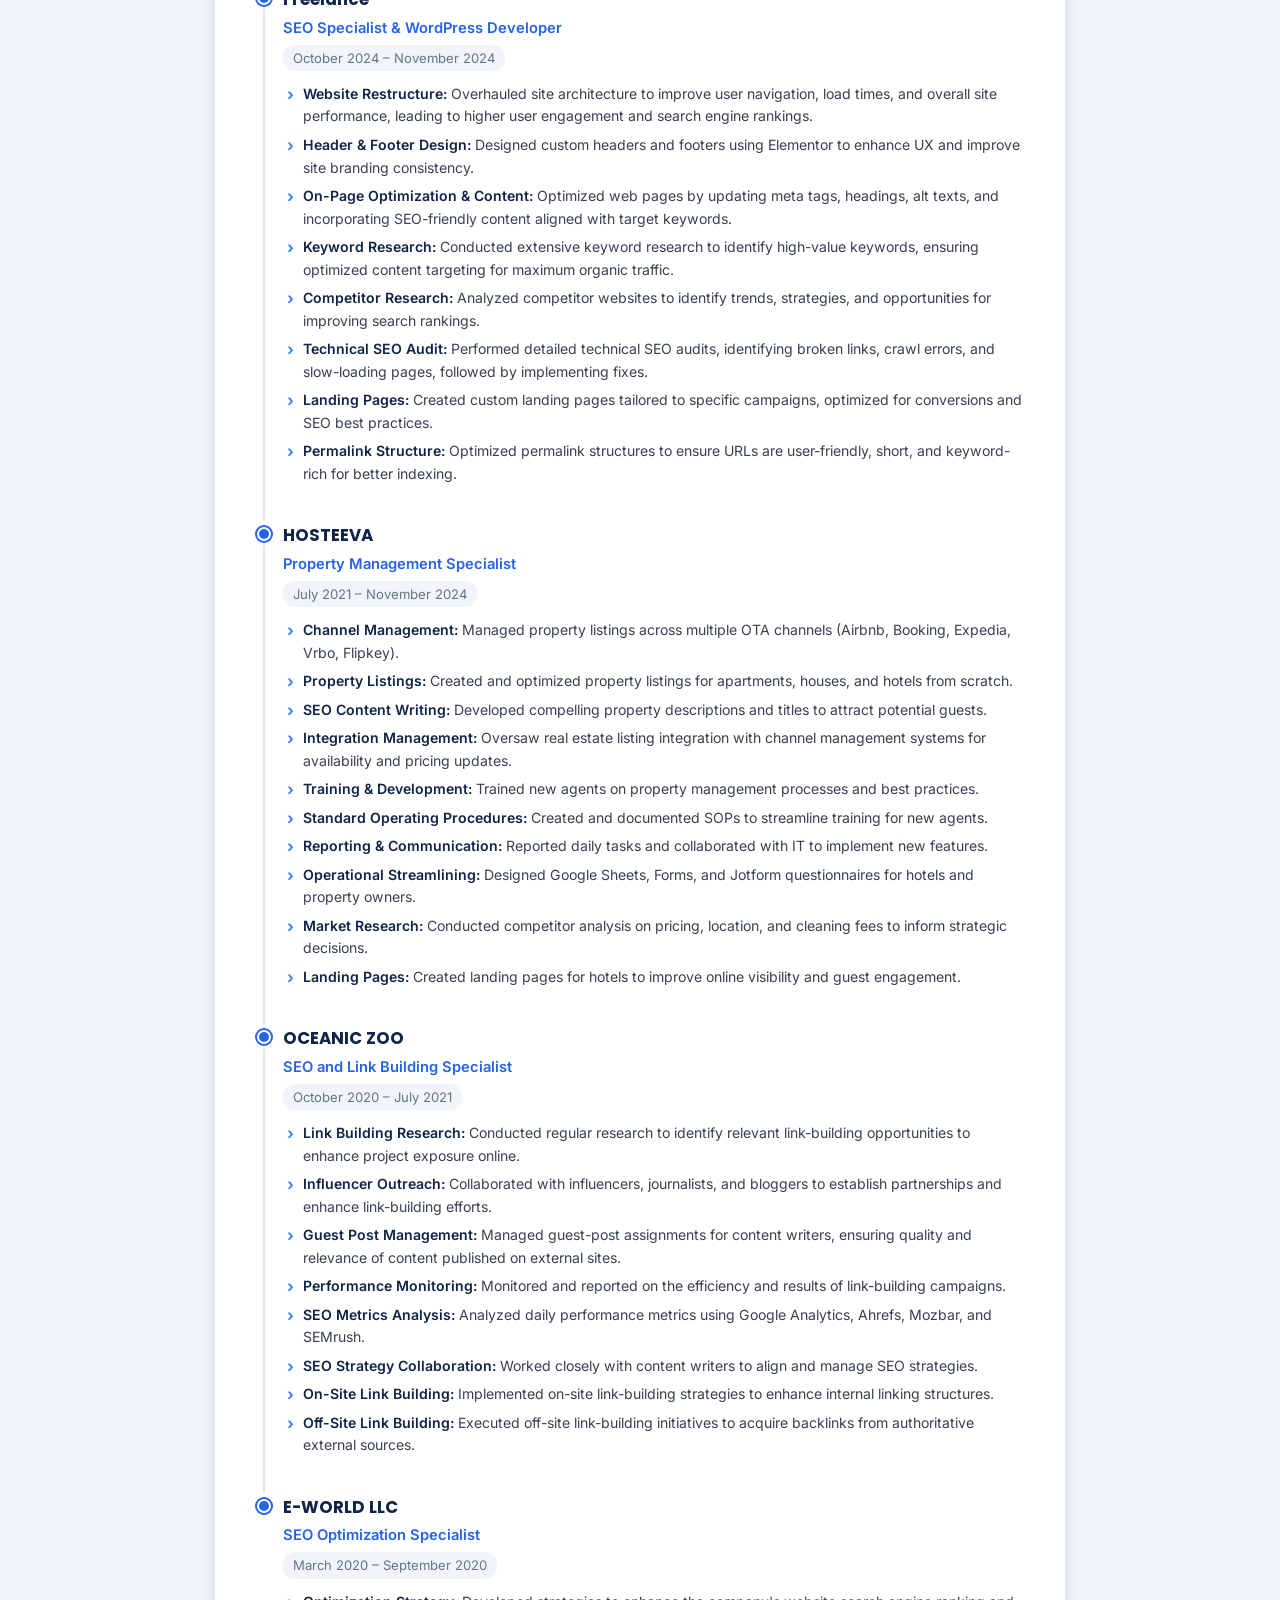
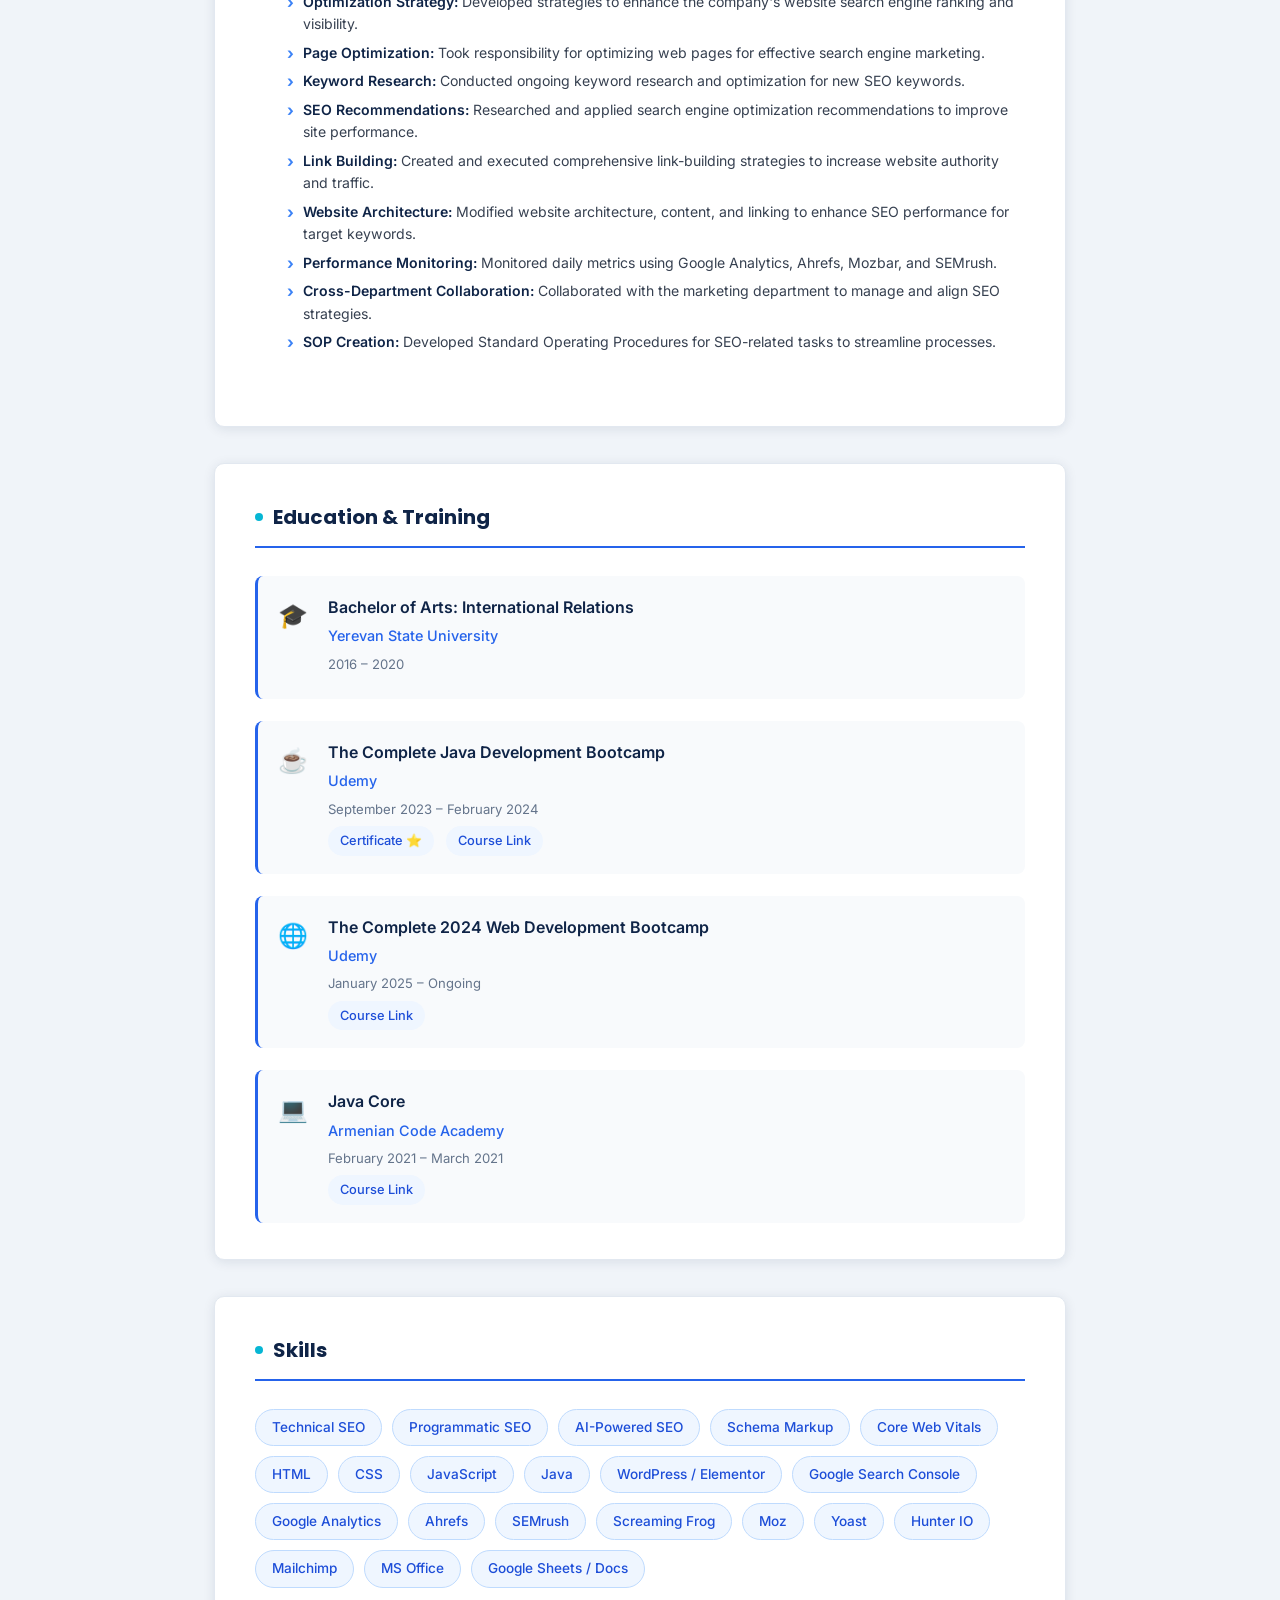
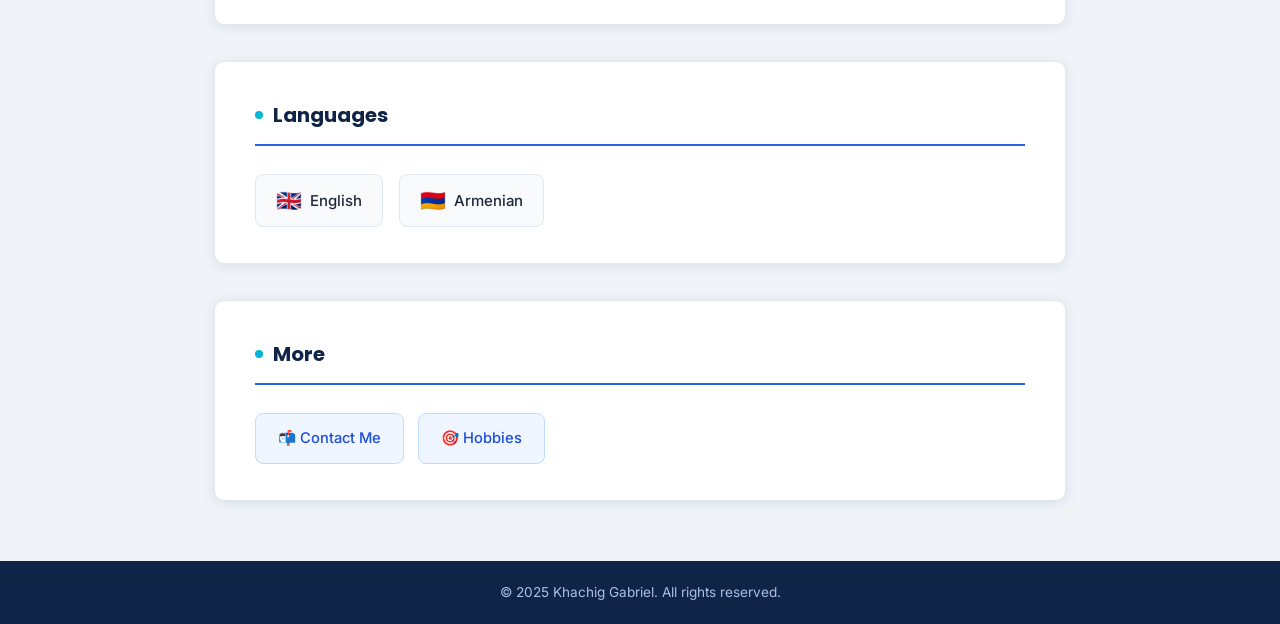
==== commit f813905d: "Add files via upload" ====
--- a/index.html
+++ b/index.html
@@ -5,7 +5,7 @@
   <meta name="viewport" content="width=device-width, initial-scale=1.0">
   <title>Khachig Gabriel – SEO Specialist & Web Developer</title>
   <meta name="description" content="Khachig Gabriel — SEO Specialist & Web Developer helping websites grow with technical SEO, fast performance, and AI-driven content systems.">
-  <link rel="canonical" href="https://khachig-gabriel.github.io/portfolio/index.html" />
+  <link rel="canonical" href="https://khachig-gabriel.github.io/portfolio/" />
   <link rel="stylesheet" href="./style.css" />
   <script type="application/ld+json">
   {
